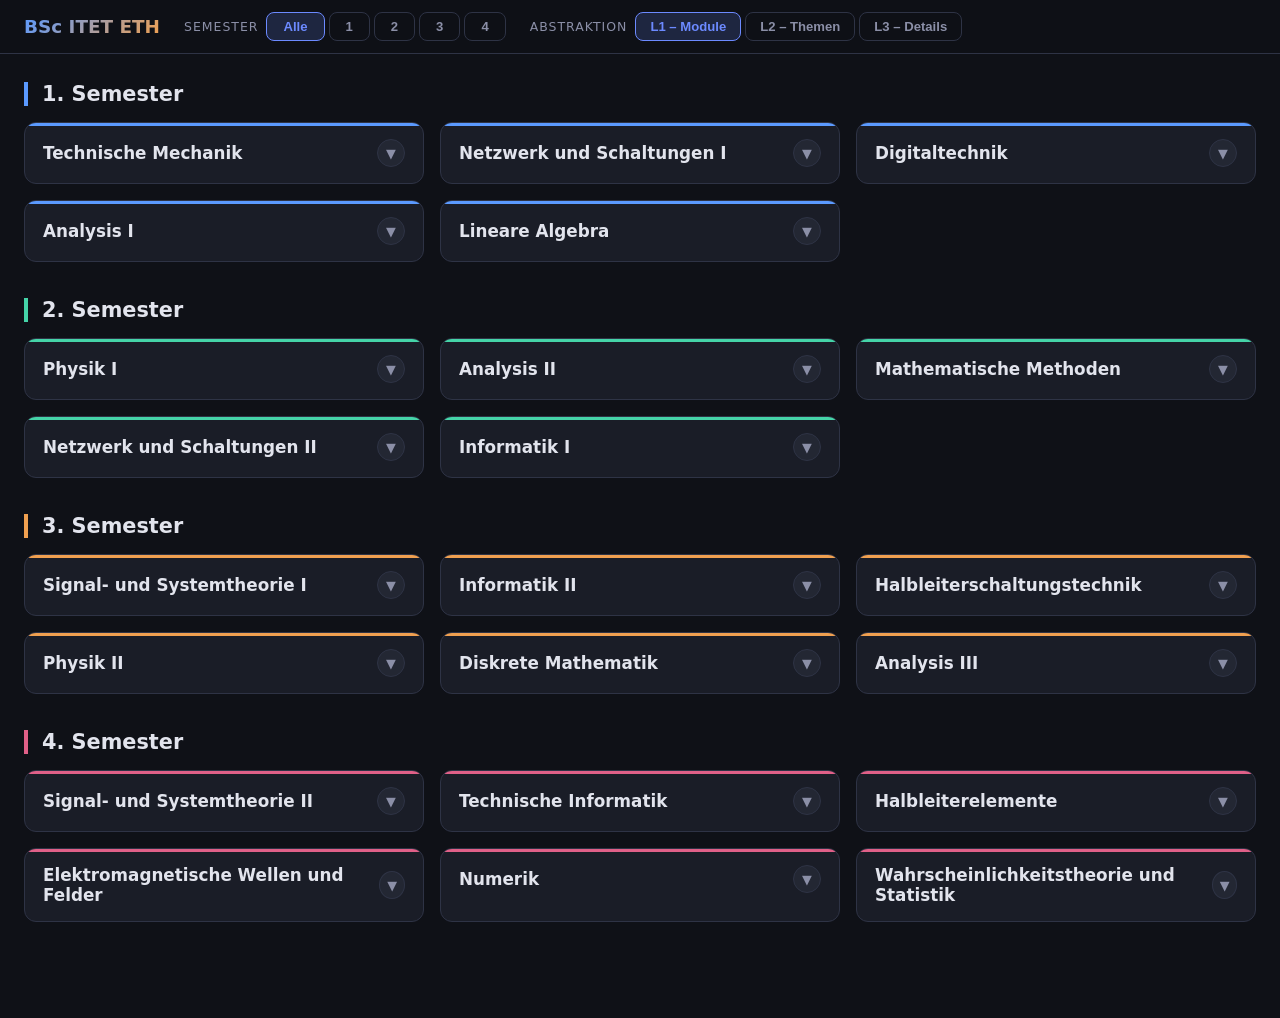
==== abstraktionslevel.html @ 99f8ef86 "Add BSc ITET curriculum and interactive UI Add two new files: a comprehensive BSc ITET ETH curriculu" ====
<!DOCTYPE html>
<html lang="de">

<head>
    <meta charset="UTF-8">
    <meta name="viewport" content="width=device-width, initial-scale=1.0">
    <title>BSc ITET ETH – Abstraktionslevel</title>
    <style>
        :root {
            --bg: #0f1117;
            --surface: #1a1d27;
            --surface2: #232733;
            --border: #2e3345;
            --text: #e2e4ed;
            --text-dim: #8b8fa7;
            --accent: #6c8aff;
            --accent-glow: rgba(108, 138, 255, .18);
            --sem1: #5b9aff;
            --sem2: #45d4a8;
            --sem3: #f0a050;
            --sem4: #e06088;
            --radius: 12px;
            --transition: .3s cubic-bezier(.4, 0, .2, 1);
        }

        * {
            margin: 0;
            padding: 0;
            box-sizing: border-box;
        }

        body {
            font-family: 'Segoe UI', system-ui, -apple-system, sans-serif;
            background: var(--bg);
            color: var(--text);
            min-height: 100vh;
            overflow-x: hidden;
        }

        /* ── NAV BAR ── */
        .navbar {
            position: sticky;
            top: 0;
            z-index: 100;
            background: rgba(15, 17, 23, .92);
            backdrop-filter: blur(16px);
            border-bottom: 1px solid var(--border);
            padding: 12px 24px;
            display: flex;
            align-items: center;
            gap: 24px;
            flex-wrap: wrap;
        }

        .navbar h1 {
            font-size: 1.15rem;
            font-weight: 700;
            white-space: nowrap;
            background: linear-gradient(135deg, var(--sem1), var(--sem3));
            -webkit-background-clip: text;
            -webkit-text-fill-color: transparent;
        }

        .nav-group {
            display: flex;
            align-items: center;
            gap: 8px;
        }

        .nav-label {
            font-size: .78rem;
            color: var(--text-dim);
            text-transform: uppercase;
            letter-spacing: .08em;
        }

        /* Semester Tabs */
        .sem-tabs {
            display: flex;
            gap: 4px;
        }

        .sem-tab {
            padding: 6px 16px;
            border-radius: 8px;
            border: 1px solid var(--border);
            background: transparent;
            color: var(--text-dim);
            cursor: pointer;
            font-size: .82rem;
            font-weight: 600;
            transition: var(--transition);
        }

        .sem-tab:hover {
            background: var(--surface2);
            color: var(--text);
        }

        .sem-tab.active {
            border-color: var(--accent);
            color: var(--accent);
            background: var(--accent-glow);
        }

        .sem-tab[data-sem="all"].active {
            border-color: var(--accent);
        }

        .sem-tab[data-sem="1"].active {
            border-color: var(--sem1);
            color: var(--sem1);
            background: rgba(91, 154, 255, .12);
        }

        .sem-tab[data-sem="2"].active {
            border-color: var(--sem2);
            color: var(--sem2);
            background: rgba(69, 212, 168, .12);
        }

        .sem-tab[data-sem="3"].active {
            border-color: var(--sem3);
            color: var(--sem3);
            background: rgba(240, 160, 80, .12);
        }

        .sem-tab[data-sem="4"].active {
            border-color: var(--sem4);
            color: var(--sem4);
            background: rgba(224, 96, 136, .12);
        }

        /* Abstraction Level Buttons */
        .level-btns {
            display: flex;
            gap: 4px;
        }

        .level-btn {
            padding: 6px 14px;
            border-radius: 8px;
            border: 1px solid var(--border);
            background: transparent;
            color: var(--text-dim);
            cursor: pointer;
            font-size: .82rem;
            font-weight: 600;
            transition: var(--transition);
        }

        .level-btn:hover {
            background: var(--surface2);
            color: var(--text);
        }

        .level-btn.active {
            border-color: var(--accent);
            color: var(--accent);
            background: var(--accent-glow);
        }

        /* ── MAIN CONTENT ── */
        .container {
            max-width: 1400px;
            margin: 0 auto;
            padding: 28px 24px 60px;
        }

        /* Semester Section */
        .semester-section {
            margin-bottom: 36px;
        }

        .semester-section.hidden {
            display: none;
        }

        .semester-header {
            font-size: 1.3rem;
            font-weight: 700;
            margin-bottom: 16px;
            padding-left: 14px;
            border-left: 4px solid var(--sem1);
        }

        .semester-section[data-sem="2"] .semester-header {
            border-color: var(--sem2);
        }

        .semester-section[data-sem="3"] .semester-header {
            border-color: var(--sem3);
        }

        .semester-section[data-sem="4"] .semester-header {
            border-color: var(--sem4);
        }

        /* Module Grid */
        .module-grid {
            display: grid;
            grid-template-columns: repeat(auto-fill, minmax(300px, 1fr));
            gap: 16px;
        }

        /* Module Card */
        .module-card {
            background: var(--surface);
            border: 1px solid var(--border);
            border-radius: var(--radius);
            overflow: hidden;
            cursor: pointer;
            transition: var(--transition);
            position: relative;
        }

        .module-card::before {
            content: '';
            position: absolute;
            top: 0;
            left: 0;
            right: 0;
            height: 3px;
            background: var(--sem1);
            transition: var(--transition);
        }

        .semester-section[data-sem="2"] .module-card::before {
            background: var(--sem2);
        }

        .semester-section[data-sem="3"] .module-card::before {
            background: var(--sem3);
        }

        .semester-section[data-sem="4"] .module-card::before {
            background: var(--sem4);
        }

        .module-card:hover {
            border-color: #444;
            transform: translateY(-2px);
            box-shadow: 0 8px 24px rgba(0, 0, 0, .3);
        }

        .module-card.expanded {
            grid-column: 1 / -1;
            max-width: 900px;
        }

        .module-header {
            padding: 16px 18px;
            display: flex;
            align-items: center;
            justify-content: space-between;
        }

        .module-name {
            font-size: 1.05rem;
            font-weight: 700;
        }

        .module-toggle {
            width: 28px;
            height: 28px;
            border-radius: 50%;
            background: var(--surface2);
            border: 1px solid var(--border);
            color: var(--text-dim);
            display: flex;
            align-items: center;
            justify-content: center;
            font-size: .8rem;
            transition: var(--transition);
        }

        .module-card.expanded .module-toggle,
        .module-card.level-open .module-toggle {
            transform: rotate(180deg);
            color: var(--accent);
        }

        /* Level 2 */
        .level2-container {
            max-height: 0;
            overflow: hidden;
            transition: max-height .4s cubic-bezier(.4, 0, .2, 1), padding .3s;
            padding: 0 18px;
        }

        .module-card.expanded .level2-container,
        .module-card.level-open .level2-container {
            max-height: 2000px;
            padding: 0 18px 16px;
        }

        .level2-item {
            margin-bottom: 10px;
            background: var(--surface2);
            border-radius: 8px;
            border: 1px solid transparent;
            transition: var(--transition);
            overflow: hidden;
        }

        .level2-item:hover {
            border-color: var(--border);
        }

        .level2-header {
            padding: 10px 14px;
            display: flex;
            align-items: center;
            justify-content: space-between;
            cursor: pointer;
            font-weight: 600;
            font-size: .92rem;
        }

        .level2-toggle {
            font-size: .7rem;
            color: var(--text-dim);
            transition: var(--transition);
        }

        .level2-item.open .level2-toggle {
            transform: rotate(180deg);
            color: var(--accent);
        }

        /* Level 3 */
        .level3-container {
            max-height: 0;
            overflow: hidden;
            transition: max-height .35s cubic-bezier(.4, 0, .2, 1);
        }

        .level2-item.open .level3-container,
        .level2-item.level-open .level3-container {
            max-height: 1000px;
        }

        .level3-list {
            padding: 0 14px 10px 28px;
            display: flex;
            flex-wrap: wrap;
            gap: 6px;
        }

        .level3-tag {
            padding: 4px 10px;
            background: rgba(108, 138, 255, .08);
            border: 1px solid rgba(108, 138, 255, .15);
            border-radius: 6px;
            font-size: .8rem;
            color: var(--text-dim);
            transition: var(--transition);
        }

        .level3-tag:hover {
            background: rgba(108, 138, 255, .15);
            color: var(--text);
        }

        /* Level 4 (sub-sub items) */
        .level4-group {
            margin-top: 6px;
            padding-left: 8px;
        }

        .level4-label {
            font-size: .78rem;
            color: var(--accent);
            font-weight: 600;
            margin-bottom: 4px;
        }

        .level4-tags {
            display: flex;
            flex-wrap: wrap;
            gap: 5px;
        }

        .level4-tag {
            padding: 3px 8px;
            background: rgba(108, 138, 255, .05);
            border: 1px solid rgba(108, 138, 255, .1);
            border-radius: 5px;
            font-size: .75rem;
            color: var(--text-dim);
        }

        /* Breadcrumb / Zoom indicator */
        .zoom-indicator {
            position: fixed;
            bottom: 24px;
            left: 50%;
            transform: translateX(-50%);
            background: var(--surface);
            border: 1px solid var(--border);
            border-radius: 10px;
            padding: 8px 20px;
            font-size: .82rem;
            color: var(--text-dim);
            display: none;
            align-items: center;
            gap: 10px;
            box-shadow: 0 8px 32px rgba(0, 0, 0, .4);
            z-index: 50;
        }

        .zoom-indicator.visible {
            display: flex;
        }

        .zoom-indicator button {
            background: var(--accent);
            color: #fff;
            border: none;
            padding: 4px 12px;
            border-radius: 6px;
            cursor: pointer;
            font-size: .8rem;
            font-weight: 600;
        }

        /* Responsive */
        @media (max-width: 768px) {
            .navbar {
                padding: 10px 12px;
                gap: 12px;
            }

            .container {
                padding: 16px 12px 40px;
            }

            .module-grid {
                grid-template-columns: 1fr;
            }

            .module-card.expanded {
                grid-column: 1;
            }
        }
    </style>
</head>

<body>

    <nav class="navbar">
        <h1>BSc ITET ETH</h1>

        <div class="nav-group">
            <span class="nav-label">Semester</span>
            <div class="sem-tabs">
                <button class="sem-tab active" data-sem="all">Alle</button>
                <button class="sem-tab" data-sem="1">1</button>
                <button class="sem-tab" data-sem="2">2</button>
                <button class="sem-tab" data-sem="3">3</button>
                <button class="sem-tab" data-sem="4">4</button>
            </div>
        </div>

        <div class="nav-group">
            <span class="nav-label">Abstraktion</span>
            <div class="level-btns">
                <button class="level-btn active" data-level="1" title="Nur Module">L1 – Module</button>
                <button class="level-btn" data-level="2" title="Module + Themenblöcke">L2 – Themen</button>
                <button class="level-btn" data-level="3" title="Alles aufgeklappt">L3 – Details</button>
            </div>
        </div>
    </nav>

    <div class="container" id="content"></div>

    <div class="zoom-indicator" id="zoomIndicator">
        <span id="zoomPath"></span>
        <button onclick="zoomOut()">← Zurück</button>
    </div>

    <script>
        // ═══════════════════════════════════════════════════════════
        // DATA – 1:1 from BSc ITET ETH.md (Semester 1-4)
        // ═══════════════════════════════════════════════════════════
        const data = [
            {
                semester: 1,
                label: "1. Semester",
                modules: [
                    {
                        name: "Technische Mechanik",
                        topics: [
                            { name: "Kinematik", items: ["Kraft", "Moment", "Geschwindigkeit/Bewegung"] },
                            { name: "Statik", items: ["Gleichgewicht", "Äquivalenz und Reduktion von Kräftegruppen", "Reibung"] },
                            { name: "Dynamik", items: ["Newtonsches Bewegungsgesetz (2. Newton)", "Impulssatz", "Drallsatz"] }
                        ]
                    },
                    {
                        name: "Netzwerk und Schaltungen I",
                        topics: [
                            { name: "Physikalische Grundlagen", items: ["Stromursprung", "Spannungsursprung", "Elektrostatisches Feld", "Leitungsmechanismen"] },
                            { name: "Bauelemente & Analyse", items: ["Grundbauelemente", "Mathematische Modelle", "Schaltungsentwurf", "Netzwerk-Analyse"] },
                            { name: "Gleichstromnetzwerke", items: ["Stromverteilung", "Spannungsverteilung", "Stationäres Strömungsfeld", "Berechnungsmethoden"] },
                            { name: "Elektromagnetische Felder", items: ["Induktion", "Zeitvariante Felder", "Technische Anwendungen"] }
                        ]
                    },
                    {
                        name: "Digitaltechnik",
                        topics: [
                            { name: "Grundlagen & Bausteine", items: ["Analog vs. Digital", "CMOS-Technik", "Zahlensysteme", "Speicherbausteine"] },
                            { name: "Schaltungsdesign", items: ["Logikgatter", "Boolesche Algebra", "Kombinatorik", "Sequenzielle Logik"] },
                            { name: "Systementwurf", items: ["Endliche Automaten (FSM)", "Zustandsspeicher", "Mikroprozessor-Basics", "Synthese-Methoden"] }
                        ]
                    },
                    {
                        name: "Analysis I",
                        topics: [
                            { name: "Zahlenbereiche", items: ["Reelle Zahlen", "Komplexe Zahlen"] },
                            { name: "Analysis-Grundlagen", items: ["Folgen & Grenzwerte", "Reihen & Potenzreihen", "Stetige Abbildungen"] },
                            { name: "Differential- & Integralrechnung", items: ["Variable Funktionen", "Ableitungsregeln", "Integrationsmethoden"] },
                            { name: "Differentialgleichungen", items: ["Einführung", "Gewöhnliche DGLs"] }
                        ]
                    },
                    {
                        name: "Lineare Algebra",
                        topics: [
                            { name: "Lineare Gleichungssysteme", items: ["Gauss-Algorithmus", "Matrizen-Operationen"] },
                            { name: "Matrizenzerlegungen", items: ["LU-Zerlegung", "QR-Zerlegung", "Singulärwertzerlegung (SVD)"] },
                            { name: "Vektorräume", items: ["Basiswahl & -wechsel", "Lineare Abbildungen", "Koordinatentransformation"] },
                            { name: "Norm & Skalarprodukt", items: ["Gram-Schmidt-Verfahren", "Projektoren"] },
                            { name: "Eigenwertprobleme", items: ["Eigenwerte & Eigenvektoren", "Determinanten", "Symmetrische Matrizen"] },
                            { name: "Anwendungen", items: ["Ausgleichsrechnung", "Numerische Aspekte", "Python (NumPy/SciPy)"] }
                        ]
                    }
                ]
            },
            {
                semester: 2,
                label: "2. Semester",
                modules: [
                    {
                        name: "Physik I",
                        topics: [
                            {
                                name: "Schwingungen & Wellen",
                                items: [],
                                subtopics: [
                                    { name: "Schwingungstypen", items: ["Harmonisch", "Gedämpft", "Erzwungen"] },
                                    { name: "Wellenpropagation", items: ["Energie & Intensität", "Beugung & Reflektion"] },
                                    { name: "Welleneffekte", items: ["Dopplereffekt", "Interferenz & Überlagerung", "Resonanz", "Stehende Wellen"] }
                                ]
                            },
                            {
                                name: "Thermodynamik",
                                items: [],
                                subtopics: [
                                    { name: "Gaseigenschaften", items: ["Kinetische Gastheorie", "Ideales Gas"] },
                                    { name: "Hauptsätze", items: ["Energieerhaltung", "Kreisprozesse", "Entropie"] },
                                    { name: "Wärmetransport", items: ["Übertragung", "Strahlung"] }
                                ]
                            }
                        ]
                    },
                    {
                        name: "Analysis II",
                        topics: [
                            { name: "Mehrdimensionale Differentialrechnung", items: ["Partielle Ableitungen", "Ableitungsregeln", "Implizite Funktionen", "Extremwertaufgaben"] },
                            { name: "Mehrdimensionale Integralrechnung", items: ["Mehrfachintegrale", "Integrationsmethoden", "Integration über Untermannigfaltigkeiten"] },
                            { name: "Vektoranalysis", items: ["Vektorfelder", "Satz von Gauss", "Satz von Stokes"] }
                        ]
                    },
                    {
                        name: "Mathematische Methoden",
                        topics: [
                            { name: "Komplexe Analysis", items: ["Komplexe Funktionen", "Ableitungsregeln", "Cauchy-Riemann-Gleichungen"] },
                            { name: "Integration", items: ["Komplexes Integral", "Residuensatz", "Anwendungen"] },
                            { name: "Reihenentwicklungen", items: ["Taylor-Reihen", "Laurent-Reihen"] },
                            { name: "Transformationen", items: ["Fourier-Reihen", "Fourier-Transformation", "Laplace-Transformation"] }
                        ]
                    },
                    {
                        name: "Netzwerk und Schaltungen II",
                        topics: [
                            { name: "Wechselstromrechnung", items: ["Komplexe Methoden", "Maschenstromverfahren", "Knotenpotentialverfahren", "Netzwerksätze"] },
                            { name: "Systemverhalten", items: ["Zeitbereich", "Frequenzbereich", "Übergangsverhalten", "Übertragungsfunktion", "Zweitore"] },
                            { name: "Signalanalyse", items: ["Nicht-sinusförmige Signale", "Fourierzerlegung", "Fouriertransformation", "Laplacetransformation"] },
                            { name: "Operationsverstärker", items: ["Grundschaltungen", "Gegentaktverstärker", "Differenzverstärker", "Dimensionierung"] }
                        ]
                    },
                    {
                        name: "Informatik I",
                        topics: [
                            { name: "Grundlagen", items: ["Fundamentale Datentypen", "Ausdrücke & Anweisungen", "Computerarithmetik"] },
                            { name: "Programmierkonzepte", items: ["Kontrollstrukturen", "Funktionen", "Klassen (OOP)", "Referenzen & Zeiger"] },
                            { name: "Datenstrukturen", items: ["Containertypen", "Dynamische Datentypen", "Speichermanagement"] }
                        ]
                    }
                ]
            },
            {
                semester: 3,
                label: "3. Semester",
                modules: [
                    {
                        name: "Signal- und Systemtheorie I",
                        topics: [
                            { name: "Grundlagen", items: ["Signalklassifikation", "Systemklassifikation", "Zeit- & Frequenzbereich", "Signal- & Hilberträume"] },
                            { name: "Systemtheorie", items: ["Lineare zeitinvariante Systeme (LTI)", "Verallgemeinerte Funktionen"] },
                            { name: "Abtastung", items: ["Zeitkontinuierliche Signale", "Abtasttheorem"] },
                            { name: "Zeitdiskrete Systeme", items: ["Systemverhalten", "z-Transformation"] },
                            { name: "Fouriertransformation", items: ["Diskrete Fourier-Transformation (DFT)", "Schnelle Fourier-Transformation (FFT)"] }
                        ]
                    },
                    {
                        name: "Informatik II",
                        topics: [
                            {
                                name: "Algorithmen & Komplexität",
                                items: ["Asymptotische Laufzeit (O-Notation)"],
                                subtopics: [
                                    { name: "Basis-Algorithmen", items: ["Suchen", "Sortieren"] },
                                    { name: "Graphenalgorithmen", items: ["Kürzeste Wege", "Spannbäume"] }
                                ]
                            },
                            {
                                name: "Datenstrukturen",
                                items: ["Hashtabellen"],
                                subtopics: [
                                    { name: "Baumstrukturen", items: ["Suchbäume", "Balancierte Bäume", "Heaps"] }
                                ]
                            },
                            { name: "Entwurfsstrategien", items: ["Induktion", "Divide & Conquer", "Backtracking", "Dynamische Programmierung"] },
                            {
                                name: "Generische Programmierung",
                                items: ["C++ Templates"],
                                subtopics: [
                                    { name: "Funktionale Konzepte", items: ["Funktionen höherer Ordnung", "Lambdas", "Closures"] }
                                ]
                            },
                            {
                                name: "Parallelisierung",
                                items: [],
                                subtopics: [
                                    { name: "Grundlagen", items: ["Nebenläufigkeit", "Abhängigkeiten"] },
                                    { name: "Speichermodelle", items: ["Geteilter Speicher"] },
                                    { name: "Synchronisation", items: ["Race Conditions", "Mutex", "Kommunikation"] }
                                ]
                            }
                        ]
                    },
                    {
                        name: "Halbleiterschaltungstechnik",
                        topics: [
                            { name: "Transistor-Grundlagen", items: ["Bauteile (Bipolar/MOSFET)", "Signalverhalten", "Arbeitspunkt", "Eintransistorverstärker"] },
                            { name: "Frequenzanalyse", items: ["Verstärker-Frequenzgang", "Bandbreitenerweiterung"] },
                            {
                                name: "Spezielle Verstärker",
                                items: ["Differenzverstärker", "Transimpedanzverstärker"],
                                subtopics: [
                                    { name: "Instrumentierungsverstärker", items: ["Störunterdrückung", "Chopper-Technik"] }
                                ]
                            },
                            { name: "Aktive Filter", items: ["Grundstrukturen", "Biquadratische Stufen", "Höhere Ordnung", "Switched-Cap-Filter"] }
                        ]
                    },
                    {
                        name: "Physik II",
                        topics: [
                            { name: "Quantenmechanik Grundlagen", items: ["Wellenmechanik", "Postulate & Formalismus"] },
                            { name: "Modellsysteme", items: ["Potentialtopf", "Harmonischer Oszillator", "Wasserstoffatom"] },
                            { name: "Mehrteilchensysteme", items: ["Identische Teilchen", "Pauli-Prinzip", "Quantenstatistik"] },
                            { name: "Festkörperphysik", items: ["Kristallsysteme", "Bandstrukturen"] },
                            { name: "Konzepte & Anwendungen", items: ["Näherungsmethoden", "Verschränkung & Superposition", "Engineering-Anwendungen"] }
                        ]
                    },
                    {
                        name: "Diskrete Mathematik",
                        topics: [
                            { name: "Mengenlehre", items: ["Grundlagen", "Axiome"] },
                            { name: "Kombinatorik", items: ["Zählformen", "Zählprinzipien", "Spezielle Zählprobleme"] },
                            {
                                name: "Graphentheorie",
                                items: [],
                                subtopics: [
                                    { name: "Graphenarten", items: ["Netzwerke", "Bäume"] },
                                    { name: "Graphenprobleme", items: ["Einfärbung", "Flüsse & Schnitte", "Matchings"] }
                                ]
                            },
                            {
                                name: "Algebra",
                                items: [],
                                subtopics: [
                                    { name: "Zahlentheorie", items: ["Teilbarkeit", "Kongruenz"] },
                                    { name: "Strukturen", items: ["Gruppen", "Körper & Ringe"] },
                                    { name: "Anwendungen", items: ["Kryptographie", "Fehlerkorrektur"] }
                                ]
                            }
                        ]
                    },
                    {
                        name: "Analysis III",
                        topics: [
                            { name: "PDE Einführung", items: ["Klassifikation", "Typen"] },
                            { name: "Quasilineare DGLs", items: ["Charakteristikenmethode", "Erhaltungssätze"] },
                            { name: "Hyperbolische DGLs", items: ["Wellengleichung", "d'Alembert-Formel", "Separationsansatz"] },
                            { name: "Parabolische DGLs", items: ["Wärmeleitungsgleichung", "Maximumsprinzip", "Separationsansatz"] },
                            { name: "Elliptische DGLs", items: ["Laplace-Gleichung", "Maximumsprinzip", "Variationsmethoden"] }
                        ]
                    }
                ]
            },
            {
                semester: 4,
                label: "4. Semester",
                modules: [
                    {
                        name: "Signal- und Systemtheorie II",
                        topics: [
                            { name: "Systemmodellierung", items: ["Dynamische Systeme", "LTI-Systeme", "Zustandsgleichungen"] },
                            { name: "Zustandsraumanalyse", items: ["Lösungsmethoden", "Stabilität", "Steuerbarkeit", "Beobachtbarkeit"] },
                            { name: "Frequenzbereichsanalyse", items: ["Frequenzgang", "Bode-Diagramm", "Nyquist-Diagramm"] },
                            { name: "Zeitdiskrete Systeme", items: ["Abtastung", "Systemmodelle"] },
                            { name: "Erweiterte Themen", items: ["Nichtlineare Systeme", "Chaos", "Diskrete Ereignisse", "Hybride Systeme"] }
                        ]
                    },
                    {
                        name: "Technische Informatik",
                        topics: [
                            {
                                name: "Hardware-Architektur",
                                items: [],
                                subtopics: [
                                    { name: "Mikroprozessoren", items: ["Control Paths", "Data Paths"] },
                                    { name: "Optimierungen", items: ["Pipelining", "Speculation", "Caching"] }
                                ]
                            },
                            {
                                name: "Software-Systeme",
                                items: ["Low-Level Programmierung"],
                                subtopics: [
                                    {
                                        name: "Betriebssystem-Konzepte",
                                        items: ["Prozess-Management", "Scheduling"],
                                        subtopics: [
                                            { name: "Speicherverwaltung", items: ["Physisch", "Virtuell"] }
                                        ]
                                    }
                                ]
                            }
                        ]
                    },
                    {
                        name: "Halbleiterelemente",
                        topics: [
                            { name: "Einführung", items: ["Historie der Mikroelektronik"] },
                            {
                                name: "Halbleiterphysik",
                                items: ["Festkörper-Kristallstruktur", "Halbleitereigenschaften (Si)", "Quantenmechanik & Bändermodell", "Leitfähigkeit & Dispersion", "Gleichgewichtsstatistik", "Transportgleichungen", "Generation & Rekombination"]
                            },
                            {
                                name: "Bauelemente",
                                items: [],
                                subtopics: [
                                    { name: "pn-Übergang", items: ["Physik & Elektrik"] },
                                    { name: "pn-Diode", items: ["Kennlinien", "Kleinsignalverhalten", "Durchbruchmechanismen"] },
                                    { name: "MOS-Bauelemente", items: ["Bänderdiagramm", "MOSFET-Betrieb", "CV- & IV-Charakteristiken", "Frequenzverhalten"] },
                                    { name: "Bipolartransistoren", items: ["Funktionsprinzip", "Betriebsmodi", "Modellierung & Simulation"] }
                                ]
                            }
                        ]
                    },
                    {
                        name: "Elektromagnetische Wellen und Felder",
                        topics: [
                            { name: "Grundlagen", items: ["Maxwell'sche Gleichungen", "Wellengleichung"] },
                            { name: "Wellenausbreitung", items: ["Felder im freien Raum", "Brechung & Reflexion"] },
                            { name: "Strahlung", items: ["Dipolstrahlung", "Feldwinkelspektrum"] }
                        ]
                    },
                    {
                        name: "Numerik",
                        topics: [
                            { name: "Grundlagen", items: ["Scientific Python", "Fehleranalyse"] },
                            { name: "Analysis-Methoden", items: ["Nullstellensuche", "Newton-Verfahren", "Quadratur"] },
                            { name: "Differentialgleichungen", items: ["Anfangswertaufgaben", "Einschrittverfahren", "Schrittweitensteuerung", "Stabilitätsanalyse"] }
                        ]
                    },
                    {
                        name: "Wahrscheinlichkeitstheorie und Statistik",
                        topics: [
                            { name: "Wahrscheinlichkeitsräume", items: ["Kolmogorov-Axiome", "Diskrete Modelle", "Verteilungsfunktionen"] },
                            { name: "Bedingte Wahrscheinlichkeiten", items: ["Bayes'sche Regel", "Nachrichtenquellen", "Bedingte Verteilungen"] },
                            { name: "Zufallsvariablen", items: ["Erwartungswert & Varianz", "Gesetz der grossen Zahlen", "Zentraler Grenzwertsatz"] },
                            { name: "Statistik", items: ["Parameterschätzung", "Hypothesentests"] }
                        ]
                    }
                ]
            }
        ];

        // ═══════════════════════════════
        // STATE
        // ═══════════════════════════════
        let currentSem = 'all';
        let currentLevel = 1;
        let zoomedModule = null;

        // ═══════════════════════════════
        // RENDER
        // ═══════════════════════════════
        function renderSubtopics(subtopics) {
            if (!subtopics || subtopics.length === 0) return '';
            return subtopics.map(st => {
                // Recursively handle deeper subtopics
                let deeperHtml = '';
                if (st.subtopics && st.subtopics.length > 0) {
                    deeperHtml = `<div class="level4-group" style="margin-top:6px;">
        ${st.subtopics.map(dst => `
          <div class="level4-group">
            <div class="level4-label">${dst.name}</div>
            <div class="level4-tags">${dst.items.map(i => `<span class="level4-tag">${i}</span>`).join('')}</div>
          </div>
        `).join('')}
      </div>`;
                }
                return `<div class="level4-group">
      <div class="level4-label">${st.name}</div>
      <div class="level4-tags">${st.items.map(i => `<span class="level4-tag">${i}</span>`).join('')}</div>
      ${deeperHtml}
    </div>`;
            }).join('');
        }

        function renderTopic(topic) {
            const hasItems = (topic.items && topic.items.length > 0) || (topic.subtopics && topic.subtopics.length > 0);
            const levelOpenClass = currentLevel >= 3 ? ' level-open' : '';
            return `
    <div class="level2-item${levelOpenClass}" onclick="toggleLevel2(event, this)">
      <div class="level2-header">
        <span>${topic.name}</span>
        ${hasItems ? '<span class="level2-toggle">▼</span>' : ''}
      </div>
      ${hasItems ? `
        <div class="level3-container">
          <div class="level3-list">
            ${(topic.items || []).map(item => `<span class="level3-tag">${item}</span>`).join('')}
            ${renderSubtopics(topic.subtopics)}
          </div>
        </div>
      ` : ''}
    </div>
  `;
        }

        function renderModule(mod, semNum) {
            const levelOpenClass = currentLevel >= 2 ? ' level-open' : '';
            return `
    <div class="module-card${levelOpenClass}" onclick="toggleModule(event, this)">
      <div class="module-header">
        <span class="module-name">${mod.name}</span>
        <span class="module-toggle">▼</span>
      </div>
      <div class="level2-container">
        ${mod.topics.map(t => renderTopic(t)).join('')}
      </div>
    </div>
  `;
        }

        function render() {
            const container = document.getElementById('content');
            container.innerHTML = data.map(sem => {
                const hidden = currentSem !== 'all' && String(sem.semester) !== currentSem;
                return `
      <div class="semester-section${hidden ? ' hidden' : ''}" data-sem="${sem.semester}">
        <h2 class="semester-header">${sem.label}</h2>
        <div class="module-grid">
          ${sem.modules.map(m => renderModule(m, sem.semester)).join('')}
        </div>
      </div>
    `;
            }).join('');
        }

        // ═══════════════════════════════
        // INTERACTIONS
        // ═══════════════════════════════
        function toggleModule(e, el) {
            if (e.target.closest('.level2-item')) return; // don't toggle when clicking inner
            el.classList.toggle('expanded');
        }

        function toggleLevel2(e, el) {
            e.stopPropagation();
            el.classList.toggle('open');
        }

        function zoomOut() {
            zoomedModule = null;
            document.getElementById('zoomIndicator').classList.remove('visible');
            render();
        }

        // Semester tabs
        document.querySelectorAll('.sem-tab').forEach(btn => {
            btn.addEventListener('click', () => {
                document.querySelectorAll('.sem-tab').forEach(b => b.classList.remove('active'));
                btn.classList.add('active');
                currentSem = btn.dataset.sem;
                render();
            });
        });

        // Abstraction level buttons
        document.querySelectorAll('.level-btn').forEach(btn => {
            btn.addEventListener('click', () => {
                document.querySelectorAll('.level-btn').forEach(b => b.classList.remove('active'));
                btn.classList.add('active');
                currentLevel = parseInt(btn.dataset.level);
                render();
            });
        });

        // Initial render
        render();
    </script>
</body>

</html>
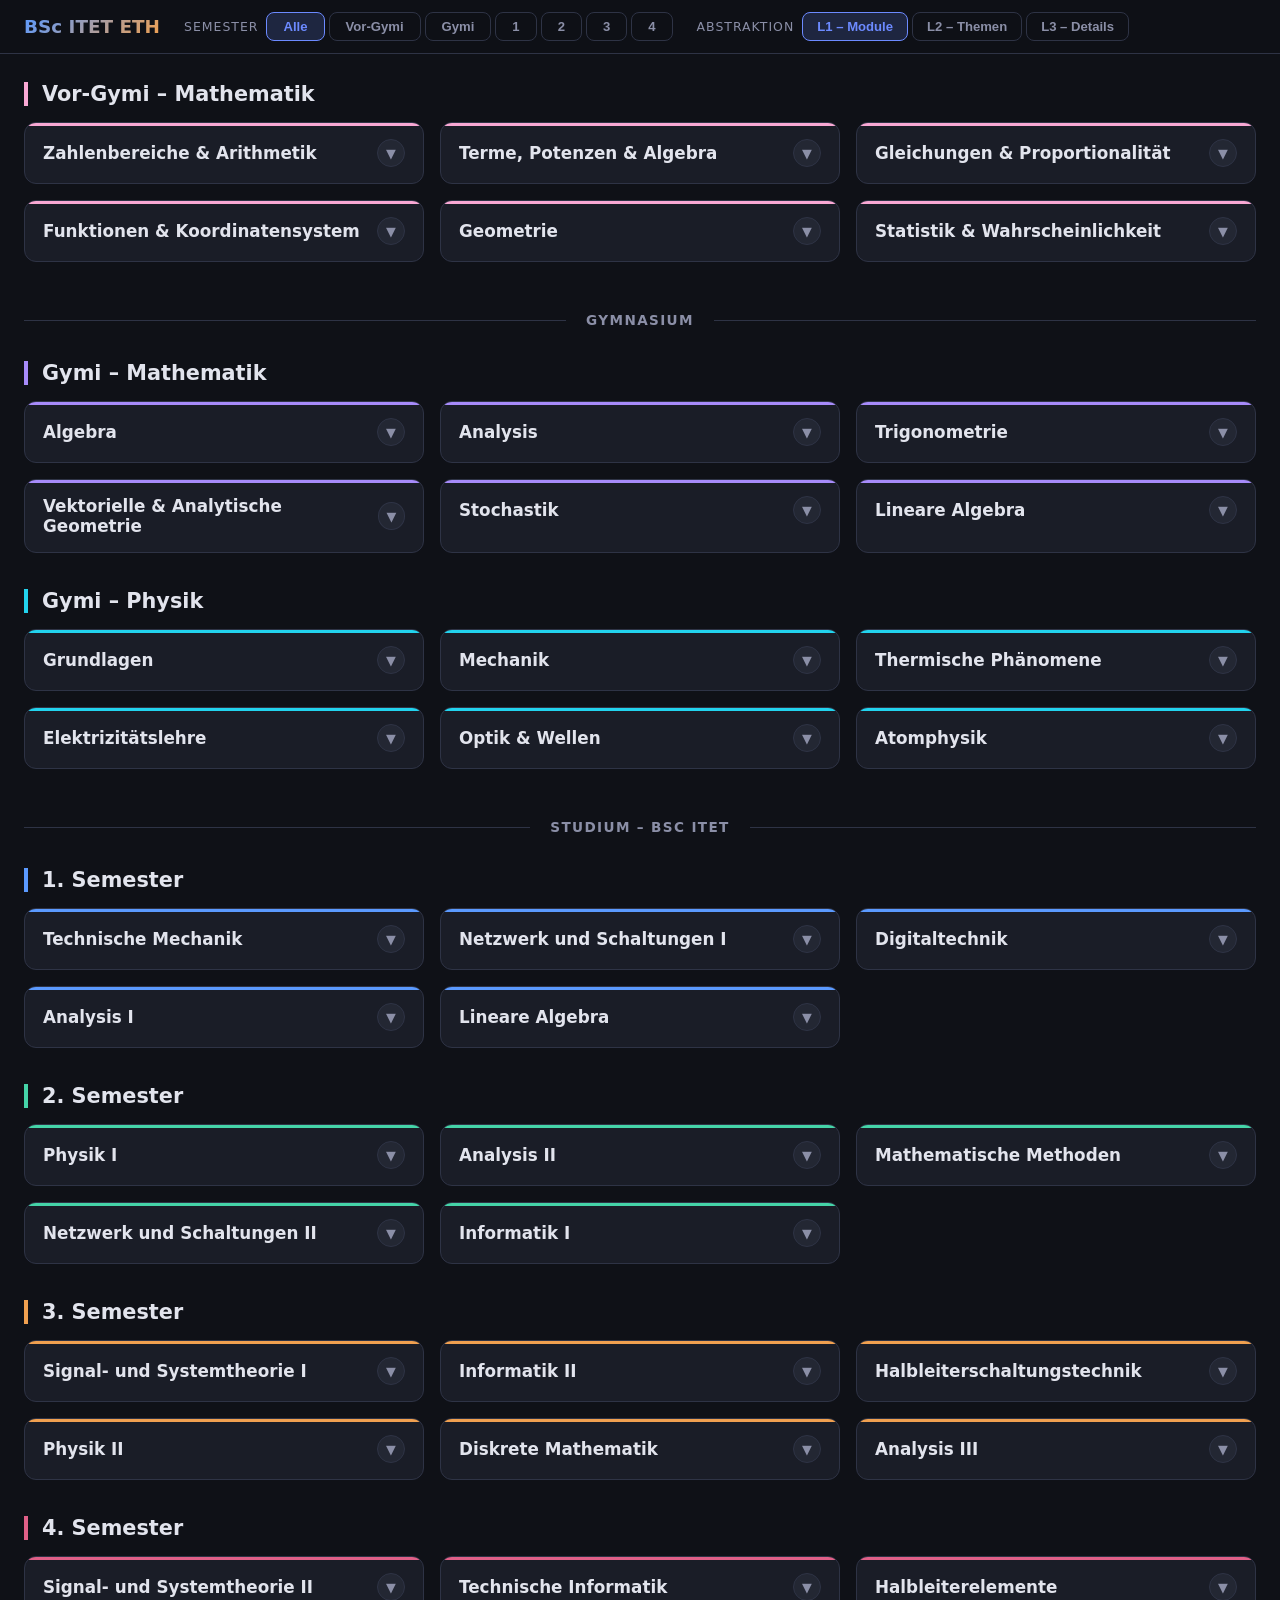
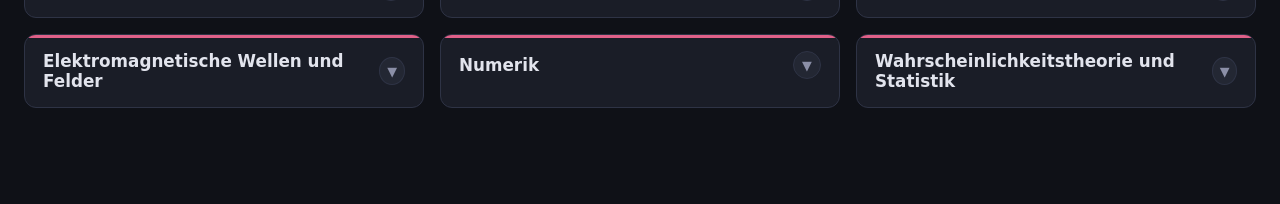
==== commit 44b9f75d: "Add Vor-Gymi & Gymi sections, data and styles Introduce Vor-Gymi and Gymi curriculum sections and st" ====
--- a/abstraktionslevel.html
+++ b/abstraktionslevel.html
@@ -19,6 +19,10 @@
             --sem2: #45d4a8;
             --sem3: #f0a050;
             --sem4: #e06088;
+            --vw-math: #a78bfa;
+            --vw-phys: #22d3ee;
+            --vor-gymi: #f9a8d4;
+            --gymi: #86efac;
             --radius: 12px;
             --transition: .3s cubic-bezier(.4, 0, .2, 1);
         }
@@ -131,6 +135,18 @@
             background: rgba(224, 96, 136, .12);
         }
 
+        .sem-tab[data-sem="vor-gymi"].active {
+            border-color: var(--vor-gymi);
+            color: var(--vor-gymi);
+            background: rgba(249, 168, 212, .12);
+        }
+
+        .sem-tab[data-sem="gymi"].active {
+            border-color: var(--gymi);
+            color: var(--gymi);
+            background: rgba(134, 239, 172, .12);
+        }
+
         /* Abstraction Level Buttons */
         .level-btns {
             display: flex;
@@ -196,6 +212,50 @@
             border-color: var(--sem4);
         }
 
+        .semester-section[data-sem="vg-math"] .semester-header {
+            border-color: var(--vor-gymi);
+        }
+
+        .semester-section[data-sem="gy-math"] .semester-header {
+            border-color: var(--vw-math);
+        }
+
+        .semester-section[data-sem="gy-phys"] .semester-header {
+            border-color: var(--vw-phys);
+        }
+
+        /* Section Divider */
+        .section-divider {
+            text-align: center;
+            margin: 48px 0 32px;
+            position: relative;
+        }
+
+        .section-divider::before {
+            content: '';
+            position: absolute;
+            left: 0;
+            right: 0;
+            top: 50%;
+            height: 1px;
+            background: var(--border);
+        }
+
+        .section-divider span {
+            position: relative;
+            background: var(--bg);
+            padding: 0 20px;
+            font-size: .85rem;
+            color: var(--text-dim);
+            text-transform: uppercase;
+            letter-spacing: .1em;
+            font-weight: 700;
+        }
+
+        .section-divider.hidden {
+            display: none;
+        }
+
         /* Module Grid */
         .module-grid {
             display: grid;
@@ -235,6 +295,18 @@
 
         .semester-section[data-sem="4"] .module-card::before {
             background: var(--sem4);
+        }
+
+        .semester-section[data-sem="vg-math"] .module-card::before {
+            background: var(--vor-gymi);
+        }
+
+        .semester-section[data-sem="gy-math"] .module-card::before {
+            background: var(--vw-math);
+        }
+
+        .semester-section[data-sem="gy-phys"] .module-card::before {
+            background: var(--vw-phys);
         }
 
         .module-card:hover {
@@ -455,6 +527,8 @@
             <span class="nav-label">Semester</span>
             <div class="sem-tabs">
                 <button class="sem-tab active" data-sem="all">Alle</button>
+                <button class="sem-tab" data-sem="vor-gymi">Vor-Gymi</button>
+                <button class="sem-tab" data-sem="gymi">Gymi</button>
                 <button class="sem-tab" data-sem="1">1</button>
                 <button class="sem-tab" data-sem="2">2</button>
                 <button class="sem-tab" data-sem="3">3</button>
@@ -793,6 +867,459 @@
                             { name: "Bedingte Wahrscheinlichkeiten", items: ["Bayes'sche Regel", "Nachrichtenquellen", "Bedingte Verteilungen"] },
                             { name: "Zufallsvariablen", items: ["Erwartungswert & Varianz", "Gesetz der grossen Zahlen", "Zentraler Grenzwertsatz"] },
                             { name: "Statistik", items: ["Parameterschätzung", "Hypothesentests"] }
+                        ]
+                    }
+                ]
+            }
+        ];
+
+        // ═══════════════════════════════════════════════════════════
+        // VORWISSEN DATA – from Vorwissen-Mathematik.md & Vorwissen-Physik.md
+        // ═══════════════════════════════════════════════════════════
+        // ═══════════════════════════════════════════════════════════
+        // VOR-GYMI DATA
+        // ═══════════════════════════════════════════════════════════
+        const vorGymiData = [
+            {
+                subject: "vg-math",
+                label: "Vor-Gymi – Mathematik",
+                modules: [
+                    {
+                        name: "Zahlenbereiche & Arithmetik",
+                        topics: [
+                            {
+                                name: "Natürliche Zahlen ℕ", items: [], subtopics: [
+                                    { name: "Stellenwertsystem", items: ["Tausender", "Hunderter", "Zehner", "Einer"] },
+                                    { name: "Operationen", items: ["Addition", "Subtraktion", "Multiplikation", "Division"] }
+                                ]
+                            },
+                            {
+                                name: "Ganze Zahlen ℤ", items: [], subtopics: [
+                                    { name: "Zahlenstrahl", items: ["Positive Zahlen", "Negative Zahlen"] },
+                                    { name: "Rechenregeln", items: ["Vorzeichenregeln", "Betrag"] }
+                                ]
+                            },
+                            {
+                                name: "Rationale Zahlen ℚ", items: [], subtopics: [
+                                    { name: "Bruchrechnung", items: ["Erweitern & Kürzen", "Hauptnenner", "Kehrwert", "ggT & kgV", "Addition & Subtraktion", "Multiplikation & Division"] },
+                                    { name: "Dezimalzahlen", items: ["Periodische Zahlen", "Umwandlung Bruch ↔ Dezimal", "Stellenwerte (Zehntel, Hundertstel)"] }
+                                ]
+                            },
+                            {
+                                name: "Reelle Zahlen ℝ", items: [], subtopics: [
+                                    { name: "Irrationale Zahlen", items: ["√2", "Kreiszahl π"] },
+                                    { name: "Wurzeln", items: ["Quadratwurzel", "Wurzelgesetze", "Rationalmachen des Nenners"] }
+                                ]
+                            },
+                            {
+                                name: "Prozentrechnung", items: [], subtopics: [
+                                    { name: "Grundaufgaben", items: ["Prozentwert", "Prozentsatz", "Grundwert"] },
+                                    { name: "Veränderung", items: ["Prozentuale Erhöhung", "Prozentuale Reduktion", "Zinsrechnung"] }
+                                ]
+                            }
+                        ]
+                    },
+                    {
+                        name: "Terme, Potenzen & Algebra",
+                        topics: [
+                            {
+                                name: "Terme & Umformungen", items: [], subtopics: [
+                                    { name: "Grundoperationen", items: ["Zusammenfassen", "Ausmultiplizieren (Distributivgesetz)", "Ausklammern"] },
+                                    { name: "Binomische Formeln", items: ["(a+b)² = a²+2ab+b²", "(a−b)² = a²−2ab+b²", "(a+b)(a−b) = a²−b²", "Rückwärts erkennen"] }
+                                ]
+                            },
+                            {
+                                name: "Potenzen & Wurzeln", items: [], subtopics: [
+                                    { name: "Potenzgesetze", items: ["aⁿ·aᵐ = aⁿ⁺ᵐ", "aⁿ÷aᵐ = aⁿ⁻ᵐ", "(aⁿ)ᵐ = aⁿᵐ", "(a·b)ⁿ = aⁿ·bⁿ"] },
+                                    { name: "Besondere Exponenten", items: ["a⁰ = 1", "a⁻ⁿ = 1/aⁿ", "a^(1/n) = ⁿ√a", "a^(m/n) = ⁿ√(aᵐ)"] }
+                                ]
+                            }
+                        ]
+                    },
+                    {
+                        name: "Gleichungen & Proportionalität",
+                        topics: [
+                            { name: "Lineare Gleichungen", items: ["Äquivalenzumformungen", "Gleichungen mit Klammern", "Gleichungen mit Brüchen"] },
+                            {
+                                name: "Lineare Gleichungssysteme", items: [], subtopics: [
+                                    { name: "Lösungsverfahren", items: ["Einsetzungsverfahren", "Gleichsetzungsverfahren", "Additionsverfahren"] }
+                                ]
+                            },
+                            {
+                                name: "Quadratische Gleichungen", items: [], subtopics: [
+                                    { name: "Lösungsmethoden", items: ["Reinquadratisch (x²=a)", "Ausklammern", "Faktorisieren", "abc-/pq-Formel (Einführung)"] }
+                                ]
+                            },
+                            {
+                                name: "Proportionalität & Dreisatz", items: [], subtopics: [
+                                    { name: "Typen", items: ["Direkte Proportionalität (y=kx)", "Indirekte Proportionalität (y=k/x)"] },
+                                    { name: "Dreisatz", items: ["Direkter Dreisatz", "Indirekter Dreisatz"] }
+                                ]
+                            }
+                        ]
+                    },
+                    {
+                        name: "Funktionen & Koordinatensystem",
+                        topics: [
+                            { name: "Koordinatensystem", items: ["x-/y-Achse", "Quadranten", "Punkte eintragen/ablesen", "Abstand zweier Punkte", "Mittelpunkt"] },
+                            { name: "Funktionsbegriff", items: ["Zuordnung", "Definitionsbereich", "Funktionswerte berechnen", "Graphen zeichnen (Wertetabelle)"] },
+                            {
+                                name: "Lineare Funktionen", items: [], subtopics: [
+                                    { name: "Konzepte", items: ["Steigung m", "y-Achsenabschnitt b", "Nullstelle", "Geradengleichung aus 2 Punkten", "Schnittpunkte"] }
+                                ]
+                            },
+                            {
+                                name: "Quadratische Funktionen", items: [], subtopics: [
+                                    { name: "Konzepte", items: ["Normalparabel", "Scheitelpunktform", "Öffnung (a>0 / a<0)", "Verschiebung & Streckung"] }
+                                ]
+                            },
+                            { name: "Weitere Funktionstypen", items: ["Potenzfunktionen (x³, x⁴)", "Wurzelfunktion √x", "Betragsfunktion |x|", "Hyperbel 1/x"] }
+                        ]
+                    },
+                    {
+                        name: "Geometrie",
+                        topics: [
+                            {
+                                name: "Ebene Figuren", items: [], subtopics: [
+                                    { name: "Formen & Formeln", items: ["Dreieck (A=g·h/2, Winkelsumme 180°)", "Rechteck & Quadrat", "Parallelogramm & Trapez", "Kreis (U=2πr, A=πr²)"] }
+                                ]
+                            },
+                            {
+                                name: "Körper", items: [], subtopics: [
+                                    { name: "Volumen & Oberfläche", items: ["Quader & Würfel", "Prisma", "Zylinder (V=πr²h)"] }
+                                ]
+                            },
+                            { name: "Satz des Pythagoras", items: ["a²+b²=c²", "Hypotenuse berechnen", "Kathete berechnen", "Rechtwinkligkeit prüfen"] },
+                            {
+                                name: "Trigonometrie (rechtwinkliges △)", items: [], subtopics: [
+                                    { name: "Grundlagen", items: ["sin(α) = Gegenkathete/Hypotenuse", "cos(α) = Ankathete/Hypotenuse", "tan(α) = Gegenkathete/Ankathete"] },
+                                    { name: "Spezielle Winkel", items: ["30° (sin=1/2)", "45° (sin=√2/2)", "60° (sin=√3/2)"] }
+                                ]
+                            }
+                        ]
+                    },
+                    {
+                        name: "Statistik & Wahrscheinlichkeit",
+                        topics: [
+                            { name: "Datendarstellung", items: ["Wertetabellen", "Säulen-/Balkendiagramme", "Kreisdiagramme", "Histogramme"] },
+                            { name: "Statistische Kennzahlen", items: ["Arithmetisches Mittel", "Median", "Modus"] },
+                            {
+                                name: "Wahrscheinlichkeit (Grundlagen)", items: [], subtopics: [
+                                    { name: "Konzepte", items: ["Zufallsexperiment", "Ergebnis & Ereignis", "Laplace-Wahrscheinlichkeit", "Baumdiagramme"] }
+                                ]
+                            }
+                        ]
+                    }
+                ]
+            }
+        ];
+
+        // ═══════════════════════════════════════════════════════════
+        // GYMI DATA – Mathematik & Physik
+        // ═══════════════════════════════════════════════════════════
+        const gymiData = [
+            {
+                subject: "gy-math",
+                label: "Gymi – Mathematik",
+                modules: [
+                    {
+                        name: "Algebra",
+                        topics: [
+                            {
+                                name: "Gleichungen & Ungleichungen", items: [], subtopics: [
+                                    { name: "Quadratische Gleichungen", items: ["pq-Formel / Mitternachtsformel", "Diskriminante & Lösungsanzahl", "Faktorisieren"] },
+                                    { name: "Höhere Ordnung", items: ["Polynomdivision", "Substitution (biquadratisch)", "Satz vom Nullprodukt"] },
+                                    { name: "Ungleichungen", items: ["Äquivalenzumformung", "Fallunterscheidung", "Systeme mit 2 Variablen (graphisch)"] },
+                                    { name: "Parameterdiskussion", items: ["Diskriminante D=b²−4ac", "Lösungsanzahl abhängig von Parametern"] }
+                                ]
+                            },
+                            {
+                                name: "Komplexe Zahlen", items: [], subtopics: [
+                                    { name: "Darstellungsformen", items: ["Algebraische Form (a+bi)", "Trigonometrische Form r(cosφ+i·sinφ)", "Gaußsche Zahlenebene"] },
+                                    { name: "Rechenoperationen", items: ["Addition & Subtraktion", "Multiplikation & Division", "Konjugiert Komplexes", "Betrag & Argument"] },
+                                    { name: "Fortgeschritten", items: ["Satz von Moivre (Potenzen)", "n-te Wurzeln in ℂ", "Gleichungen in ℂ lösen", "Geometrische Interpretation (Drehung/Streckung)"] }
+                                ]
+                            }
+                        ]
+                    },
+                    {
+                        name: "Analysis",
+                        topics: [
+                            {
+                                name: "Elementare Funktionen", items: [], subtopics: [
+                                    { name: "Grundtypen", items: ["Konstante & Identität", "Lineare & Affine", "Potenz- & Wurzelfunktionen", "Betragsfunktion"] },
+                                    { name: "Transzendente Funktionen", items: ["Exponentialfunktion (eˣ, aˣ)", "Logarithmus (ln, log_a)", "Trigonometrische (sin, cos, tan)"] },
+                                    { name: "Abwandlungen", items: ["Spiegelungen f(−x), −f(x)", "Verschiebungen f(x+k), f(x)+k", "Streckung k·f(x)", "|f(x)| und f(|x|)"] }
+                                ]
+                            },
+                            {
+                                name: "Folgen & Reihen", items: [], subtopics: [
+                                    { name: "Folgentypen", items: ["Arithmetische Folge (aₙ=a₁+(n−1)d)", "Geometrische Folge (aₙ=a₁·qⁿ⁻¹)"] },
+                                    { name: "Methoden", items: ["Vollständige Induktion", "Summenformeln"] },
+                                    { name: "Konvergenz", items: ["Grenzwert bestimmen", "Konvergenzbegriff"] }
+                                ]
+                            },
+                            {
+                                name: "Grenzwerte & Stetigkeit", items: [], subtopics: [
+                                    { name: "Limes", items: ["Grenzwertsätze", "Asymptoten (waagrecht/senkrecht/schräg)", "Regel von L'Hôpital"] },
+                                    { name: "Stetigkeit", items: ["Punktweise Stetigkeit", "Sprungstellen & Lücken"] }
+                                ]
+                            },
+                            {
+                                name: "Differentialrechnung", items: [], subtopics: [
+                                    { name: "Grundlagen", items: ["Differenzenquotient → Differentialquotient", "Tangentensteigung"] },
+                                    { name: "Ableitungsregeln", items: ["Summenregel", "Produktregel", "Quotientenregel", "Kettenregel"] },
+                                    { name: "Ableitungen wichtiger Funktionen", items: ["Potenz-/Exponential-/Log-Funktionen", "Trigonometrische Funktionen"] },
+                                    { name: "Kurvendiskussion", items: ["Nullstellen", "Extrema (1. Ableitung)", "Wendepunkte (2. Ableitung)", "Krümmungsverhalten"] },
+                                    { name: "Anwendungen", items: ["Optimierungsprobleme", "Tangentengleichung"] }
+                                ]
+                            },
+                            {
+                                name: "Integralrechnung", items: [], subtopics: [
+                                    { name: "Grundlagen", items: ["Stammfunktion", "Bestimmtes Integral (Riemann)", "Hauptsatz der Analysis"] },
+                                    { name: "Methoden", items: ["Substitution", "Partielle Integration"] },
+                                    { name: "Anwendungen", items: ["Flächenberechnung zwischen Graphen", "Rotationsvolumen"] }
+                                ]
+                            }
+                        ]
+                    },
+                    {
+                        name: "Trigonometrie",
+                        topics: [
+                            { name: "Einheitskreis", items: ["sin/cos als Koordinaten", "Periodizität", "Spezielle Winkel (30°, 45°, 60°, 90°)"] },
+                            {
+                                name: "Beziehungen", items: [], subtopics: [
+                                    { name: "Winkelbeziehungen", items: ["Komplementärwinkel (α+β=90°)", "Supplementärwinkel (α+β=180°)", "Gegenwinkel"] },
+                                    { name: "Additionstheoreme", items: ["sin(α±β) = sinα·cosβ ± cosα·sinβ", "cos(α±β) = cosα·cosβ ∓ sinα·sinβ"] }
+                                ]
+                            },
+                            { name: "Sinus- & Kosinussatz", items: ["a/sinα = b/sinβ = c/sinγ", "c² = a²+b² − 2ab·cosγ"] },
+                            { name: "Goniometrische Gleichungen", items: ["sin(x)=0 → x=kπ", "cos(x)=0 → x=π/2+kπ", "Allgemeine Lösungsmengen"] }
+                        ]
+                    },
+                    {
+                        name: "Vektorielle & Analytische Geometrie",
+                        topics: [
+                            {
+                                name: "Vektoroperationen", items: [], subtopics: [
+                                    { name: "Grundlagen", items: ["Addition & Skalarmultiplikation", "Linearkombination", "Kolinear & Komplanar", "Orthonormierte Basen"] },
+                                    { name: "Produkte", items: ["Skalarprodukt (u·v = |u||v|cosφ)", "Kreuzprodukt (u×v, senkrechter Vektor)", "Spatprodukt (Volumen)"] }
+                                ]
+                            },
+                            {
+                                name: "Analytische Geometrie Ebene", items: [], subtopics: [
+                                    { name: "Geraden", items: ["Parametergleichung g(t)=P+t·r", "Normalenform ax+by+c=0"] },
+                                    { name: "Kreise", items: ["(x−x₀)²+(y−y₀)²=r²", "Tangentengleichung"] },
+                                    { name: "Kegelschnitte", items: ["Ellipse", "Parabel", "Hyperbel", "Brennpunkte & Exzentrizität"] },
+                                    { name: "Lagebeziehungen", items: ["Schnittpunkte", "Abstände (Punkt-Gerade)", "Winkelhalbierende"] }
+                                ]
+                            },
+                            {
+                                name: "Analytische Geometrie Raum", items: [], subtopics: [
+                                    { name: "Geraden & Ebenen", items: ["Parametergleichung", "Kartesische Ebenengleichung", "Normalenvektor"] },
+                                    { name: "Abstände", items: ["Punkt-Punkt", "Punkt-Gerade", "Punkt-Ebene", "Windschiefe Geraden"] },
+                                    { name: "Winkel", items: ["Gerade-Gerade", "Gerade-Ebene", "Ebene-Ebene"] },
+                                    { name: "Körper", items: ["Würfel & Quader", "Prisma & Zylinder", "Kegel & Kugel"] }
+                                ]
+                            }
+                        ]
+                    },
+                    {
+                        name: "Stochastik",
+                        topics: [
+                            {
+                                name: "Beschreibende Statistik", items: [], subtopics: [
+                                    { name: "Darstellung", items: ["Kreisdiagramm", "Stabdiagramm", "Histogramm"] },
+                                    { name: "Kennzahlen", items: ["Arithmetisches Mittel", "Median & Modus", "Varianz & Standardabweichung"] }
+                                ]
+                            },
+                            {
+                                name: "Kombinatorik", items: [], subtopics: [
+                                    { name: "Zählprinzipien", items: ["Permutationen (mit/ohne Wdh.)", "Variationen (mit/ohne Wdh.)", "Kombinationen (mit/ohne Wdh.)"] },
+                                    { name: "Sätze", items: ["Binomischer Lehrsatz", "Pascalsches Dreieck"] }
+                                ]
+                            },
+                            {
+                                name: "Wahrscheinlichkeitsrechnung", items: [], subtopics: [
+                                    { name: "Grundlagen", items: ["Ereignisse (A∩B, A∪B, Ā)", "Unabhängige & disjunkte Ereignisse"] },
+                                    { name: "Regeln", items: ["Additionsregel", "Multiplikationsregel", "Bedingte Wahrscheinlichkeit P(A|B)"] },
+                                    { name: "Darstellung", items: ["Ergebnisbaum"] }
+                                ]
+                            },
+                            {
+                                name: "Zufallsvariablen", items: [], subtopics: [
+                                    { name: "Kenngrößen", items: ["Erwartungswert", "Standardabweichung"] },
+                                    { name: "Verteilungen", items: ["Binomialverteilung P(X=k)", "Normalverteilung (Näherung)"] }
+                                ]
+                            }
+                        ]
+                    },
+                    {
+                        name: "Lineare Algebra",
+                        topics: [
+                            {
+                                name: "Lineare Abbildungen", items: [], subtopics: [
+                                    { name: "Begriffe", items: ["Definition (Addition & Skalierung erhalten)", "Kern (Nullraum)", "Bildraum"] },
+                                    { name: "Matrixdarstellung", items: ["Abbildungsmatrix relativ zu Basis", "Basiswechsel"] }
+                                ]
+                            },
+                            {
+                                name: "2×2-Matrizen", items: [], subtopics: [
+                                    { name: "Operationen", items: ["Matrixaddition", "Skalarmultiplikation", "Matrixmultiplikation"] },
+                                    { name: "Determinante & Inverse", items: ["det(A) = ad−bc", "A⁻¹ = (1/det)·[[d,−b],[−c,a]]", "Invertierbarkeit (det≠0)"] }
+                                ]
+                            },
+                            {
+                                name: "Eigenwertprobleme", items: [], subtopics: [
+                                    { name: "Berechnung", items: ["det(A−λI)=0", "Eigenwerte", "Eigenvektoren"] },
+                                    { name: "Interpretation", items: ["Invariante Richtungen", "Streckung/Stauchung", "Symmetrien & Rotationen"] }
+                                ]
+                            }
+                        ]
+                    }
+                ]
+            },
+            {
+                subject: "gy-phys",
+                label: "Gymi – Physik",
+                modules: [
+                    {
+                        name: "Grundlagen",
+                        topics: [
+                            {
+                                name: "Grössen & Einheiten", items: [], subtopics: [
+                                    { name: "SI-System", items: ["Grundgrössen", "Masseinheiten"] },
+                                    { name: "Dimensionen", items: ["Einheitenanalyse"] }
+                                ]
+                            },
+                            {
+                                name: "Numerik & Darstellung", items: [], subtopics: [
+                                    { name: "Genauigkeit", items: ["Signifikante Stellen", "Exakte Rechnung", "Abschätzung"] },
+                                    { name: "Schreibweisen", items: ["Exponentialschreibweise", "Zehnerpotenzen", "Vorsilben (Milli, Mega etc.)"] }
+                                ]
+                            }
+                        ]
+                    },
+                    {
+                        name: "Mechanik",
+                        topics: [
+                            {
+                                name: "Kinematik (Bewegungslehre)", items: [], subtopics: [
+                                    { name: "Bewegungsgrössen", items: ["Ort & Weg", "Geschwindigkeit (Vektor/Skalar)", "Beschleunigung", "Bewegungsdiagramme (t-x, t-v)"] },
+                                    { name: "Geradlinige Bewegung", items: ["Gleichförmige Bewegung", "Gleichmässig beschleunigte Bewegung", "Freier Fall"] },
+                                    { name: "Kreisbewegung", items: ["Frequenz & Periode", "Winkelgeschwindigkeit", "Bahngeschwindigkeit", "Zentripetalbeschleunigung"] }
+                                ]
+                            },
+                            {
+                                name: "Dynamik (Kräfte)", items: [], subtopics: [
+                                    { name: "Masse & Materie", items: ["Trägheit", "Schwere", "Dichte"] },
+                                    { name: "Kraftbegriff", items: ["Vektordarstellung", "Newtons Axiome (1., 2., 3.)", "Kräfteparallelogramm"] },
+                                    { name: "Kraftarten", items: ["Gewichtskraft", "Federkraft (Hookesches Gesetz)", "Reibungskraft (Haft/Gleit)", "Normalkraft"] }
+                                ]
+                            },
+                            {
+                                name: "Arbeit & Energie", items: [], subtopics: [
+                                    { name: "Arbeit", items: ["Definition", "Hubarbeit", "Beschleunigungsarbeit", "Reibungsarbeit"] },
+                                    { name: "Energieformen", items: ["Kinetische Energie", "Potentielle Energie (Lage)", "Spannenergie (Feder)"] },
+                                    { name: "Erhaltungssätze", items: ["Energieerhaltungssatz", "Impuls & Impulserhaltung"] },
+                                    { name: "Leistung", items: ["Definition", "Wirkungsgrad"] }
+                                ]
+                            },
+                            {
+                                name: "Hydrostatik", items: [], subtopics: [
+                                    { name: "Druck", items: ["Definition", "Schweredruck", "Pascalsches Prinzip"] },
+                                    { name: "Auftrieb", items: ["Archimedisches Prinzip", "Schwimmen & Sinken"] }
+                                ]
+                            },
+                            {
+                                name: "Gravitation", items: [], subtopics: [
+                                    { name: "Gravitationsgesetz", items: ["Newtonsche Anziehung", "Satellitenbahnen"] },
+                                    { name: "Keplersche Gesetze", items: ["Ellipsenbahnen", "Flächensatz", "Umlaufzeiten (3. Gesetz)"] }
+                                ]
+                            }
+                        ]
+                    },
+                    {
+                        name: "Thermische Phänomene",
+                        topics: [
+                            {
+                                name: "Temperatur & Wärme", items: [], subtopics: [
+                                    { name: "Temperaturskalen", items: ["Celsius", "Kelvin", "Absoluter Nullpunkt"] },
+                                    { name: "Grundbegriffe", items: ["Temperatur vs. Wärme", "Thermisches Gleichgewicht"] }
+                                ]
+                            },
+                            {
+                                name: "Thermodynamik", items: [], subtopics: [
+                                    { name: "Hauptsätze", items: ["Erster Hauptsatz (Energieerhaltung)", "Zweiter Hauptsatz (Entropie/Richtung)"] },
+                                    { name: "Wärmeübertragung", items: ["Wärmeleitung", "Konvektion (Strömung)", "Wärmestrahlung"] }
+                                ]
+                            },
+                            {
+                                name: "Materie & Zustände", items: [], subtopics: [
+                                    { name: "Ausdehnung", items: ["Festkörper", "Flüssigkeiten", "Gase"] },
+                                    { name: "Aggregatszustände", items: ["Schmelzen & Erstarren", "Verdampfen & Kondensieren", "Spezifische Wärmekapazität", "Latente Wärme"] }
+                                ]
+                            }
+                        ]
+                    },
+                    {
+                        name: "Elektrizitätslehre",
+                        topics: [
+                            {
+                                name: "Elektrostatik", items: [], subtopics: [
+                                    { name: "Ladung", items: ["Coulomb-Gesetz", "Ladungstrennung"] },
+                                    { name: "Elektrisches Feld", items: ["Feldstärke", "Feldlinien", "Homogenes Feld"] },
+                                    { name: "Potential", items: ["Spannung", "Arbeit im E-Feld", "Energie"] }
+                                ]
+                            },
+                            {
+                                name: "Gleichstromkreise", items: [], subtopics: [
+                                    { name: "Grundgrössen", items: ["Stromstärke", "Elektrischer Widerstand", "Spezifischer Widerstand"] },
+                                    { name: "Gesetzmässigkeiten", items: ["Ohmsches Gesetz", "Reihenschaltung", "Parallelschaltung"] },
+                                    { name: "Energieumsatz", items: ["Elektrische Leistung", "Joule'sche Wärme"] }
+                                ]
+                            },
+                            {
+                                name: "Magnetismus", items: [], subtopics: [
+                                    { name: "Magnetfeld", items: ["Feldlinienbilder", "Stromdurchflossener Leiter", "Elektromagnete"] },
+                                    { name: "Kraftwirkung", items: ["Lorentzkraft (auf Leiter)", "Induktion (qualitativ)"] }
+                                ]
+                            }
+                        ]
+                    },
+                    {
+                        name: "Optik & Wellen",
+                        topics: [
+                            {
+                                name: "Wellenlehre", items: [], subtopics: [
+                                    { name: "Kenngrössen", items: ["Wellenlänge", "Amplitude", "Frequenz", "Ausbreitungsgeschwindigkeit"] },
+                                    { name: "Wellentypen", items: ["Transversalwellen", "Longitudinalwellen"] }
+                                ]
+                            },
+                            {
+                                name: "Wellenphänomene", items: [], subtopics: [
+                                    { name: "Ausbreitung", items: ["Reflexionsgesetz", "Brechungsgesetz (Snellius)"] },
+                                    { name: "Superposition", items: ["Interferenz", "Konstruktiv & Destruktiv"] }
+                                ]
+                            },
+                            { name: "Optik (Grundlagen)", items: ["Lichtgeschwindigkeit", "Lichtstrahlmodell", "Spektrum"] }
+                        ]
+                    },
+                    {
+                        name: "Atomphysik",
+                        topics: [
+                            {
+                                name: "Atomaufbau", items: ["Kern-Hülle-Modell", "Kernkräfte"], subtopics: [
+                                    { name: "Elementarteilchen", items: ["Protonen", "Neutronen", "Elektronen"] }
+                                ]
+                            },
+                            {
+                                name: "Radioaktivität", items: [], subtopics: [
+                                    { name: "Strahlungsarten", items: ["Alpha-Zerfall", "Beta-Zerfall", "Gamma-Strahlung"] },
+                                    { name: "Gesetzmässigkeiten", items: ["Halbwertszeit", "Zerfallsreihe", "Periodensystem (Ordnungszahl/Massenzahl)"] },
+                                    { name: "Strahlenschutz", items: ["Abschirmung"] }
+                                ]
+                            }
                         ]
                     }
                 ]
@@ -870,8 +1397,47 @@
 
         function render() {
             const container = document.getElementById('content');
-            container.innerHTML = data.map(sem => {
-                const hidden = currentSem !== 'all' && String(sem.semester) !== currentSem;
+            const isVorGymi = currentSem === 'all' || currentSem === 'vor-gymi';
+            const isGymi = currentSem === 'all' || currentSem === 'gymi';
+            const isStudium = currentSem === 'all' || ['1', '2', '3', '4'].includes(currentSem);
+
+            // Vor-Gymi sections
+            const vorGymiHtml = vorGymiData.map(vg => {
+                return `
+      <div class="semester-section${!isVorGymi ? ' hidden' : ''}" data-sem="${vg.subject}">
+        <h2 class="semester-header">${vg.label}</h2>
+        <div class="module-grid">
+          ${vg.modules.map(m => renderModule(m, vg.subject)).join('')}
+        </div>
+      </div>`;
+            }).join('');
+
+            // Divider Vor-Gymi → Gymi
+            const divider1Html = `
+      <div class="section-divider${!isGymi && !isVorGymi ? ' hidden' : ''}${currentSem === 'vor-gymi' ? ' hidden' : ''}${!isGymi ? ' hidden' : ''}">
+        <span>Gymnasium</span>
+      </div>`;
+
+            // Gymi sections
+            const gymiHtml = gymiData.map(gy => {
+                return `
+      <div class="semester-section${!isGymi ? ' hidden' : ''}" data-sem="${gy.subject}">
+        <h2 class="semester-header">${gy.label}</h2>
+        <div class="module-grid">
+          ${gy.modules.map(m => renderModule(m, gy.subject)).join('')}
+        </div>
+      </div>`;
+            }).join('');
+
+            // Divider Gymi → Studium
+            const divider2Html = `
+      <div id="studium-start" class="section-divider${!isStudium ? ' hidden' : ''}">
+        <span>Studium – BSc ITET</span>
+      </div>`;
+
+            // Studium sections
+            const studiumHtml = data.map(sem => {
+                const hidden = !isStudium || (currentSem !== 'all' && String(sem.semester) !== currentSem);
                 return `
       <div class="semester-section${hidden ? ' hidden' : ''}" data-sem="${sem.semester}">
         <h2 class="semester-header">${sem.label}</h2>
@@ -881,6 +1447,8 @@
       </div>
     `;
             }).join('');
+
+            container.innerHTML = vorGymiHtml + divider1Html + gymiHtml + divider2Html + studiumHtml;
         }
 
         // ═══════════════════════════════
@@ -924,6 +1492,12 @@
 
         // Initial render
         render();
+
+        // Auto-scroll to Studium on initial load
+        setTimeout(() => {
+            const el = document.getElementById('studium-start');
+            if (el) el.scrollIntoView({ behavior: 'instant' });
+        }, 50);
     </script>
 </body>
 
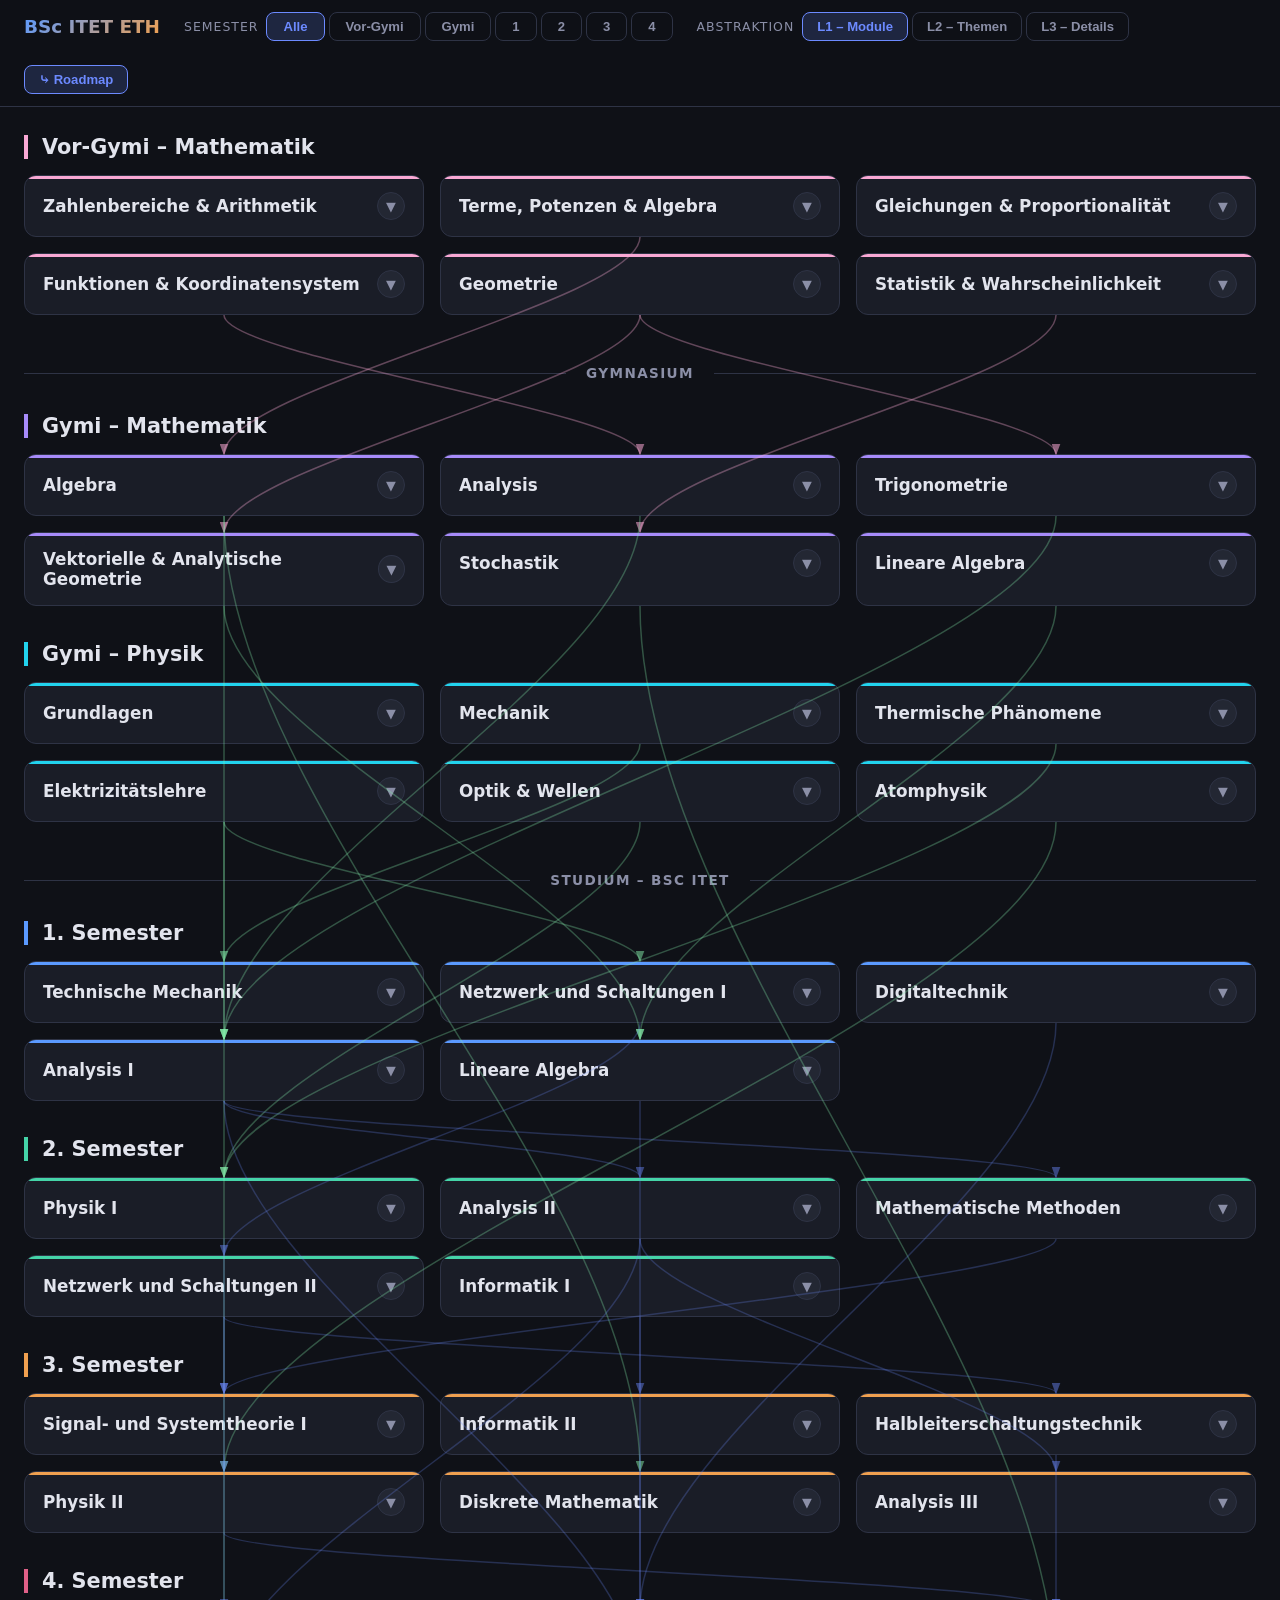
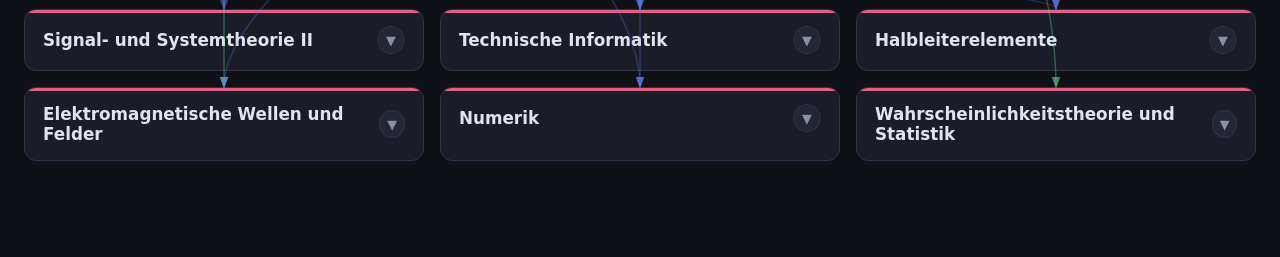
==== commit 29df52b8: "Add roadmap dependency arrows overlay Introduce an SVG overlay to render dependency arrows between m" ====
--- a/abstraktionslevel.html
+++ b/abstraktionslevel.html
@@ -181,6 +181,7 @@
             max-width: 1400px;
             margin: 0 auto;
             padding: 28px 24px 60px;
+            position: relative;
         }
 
         /* Semester Section */
@@ -515,6 +516,39 @@
                 grid-column: 1;
             }
         }
+
+        /* ── ARROW OVERLAY ── */
+        #arrow-svg {
+            position: absolute;
+            top: 0;
+            left: 0;
+            pointer-events: none;
+            z-index: 10;
+            overflow: visible;
+        }
+
+        .arrow-toggle {
+            padding: 6px 14px;
+            border-radius: 8px;
+            border: 1px solid var(--border);
+            background: transparent;
+            color: var(--text-dim);
+            cursor: pointer;
+            font-size: .82rem;
+            font-weight: 600;
+            transition: var(--transition);
+        }
+
+        .arrow-toggle:hover {
+            background: var(--surface2);
+            color: var(--text);
+        }
+
+        .arrow-toggle.active {
+            border-color: var(--accent);
+            color: var(--accent);
+            background: var(--accent-glow);
+        }
     </style>
 </head>
 
@@ -544,6 +578,11 @@
                 <button class="level-btn" data-level="3" title="Alles aufgeklappt">L3 – Details</button>
             </div>
         </div>
+
+        <div class="nav-group">
+            <button class="arrow-toggle active" id="arrowToggle" title="Abhängigkeitspfeile anzeigen/verbergen">⤷
+                Roadmap</button>
+        </div>
     </nav>
 
     <div class="container" id="content"></div>
@@ -1332,6 +1371,7 @@
         let currentSem = 'all';
         let currentLevel = 1;
         let zoomedModule = null;
+        let showArrows = true;
 
         // ═══════════════════════════════
         // RENDER
@@ -1382,8 +1422,11 @@
 
         function renderModule(mod, semNum) {
             const levelOpenClass = currentLevel >= 2 ? ' level-open' : '';
+            const modId = String(semNum) + '--' + mod.name.toLowerCase()
+                .replace(/[äöüÄÖÜ]/g, c => ({ 'ä': 'ae', 'ö': 'oe', 'ü': 'ue', 'Ä': 'ae', 'Ö': 'oe', 'Ü': 'ue' }[c] || c))
+                .replace(/[^a-z0-9]+/g, '-').replace(/^-|-$/g, '');
             return `
-    <div class="module-card${levelOpenClass}" onclick="toggleModule(event, this)">
+    <div class="module-card${levelOpenClass}" data-mod-id="${modId}" onclick="toggleModule(event, this)">
       <div class="module-header">
         <span class="module-name">${mod.name}</span>
         <span class="module-toggle">▼</span>
@@ -1449,6 +1492,111 @@
             }).join('');
 
             container.innerHTML = vorGymiHtml + divider1Html + gymiHtml + divider2Html + studiumHtml;
+            requestAnimationFrame(drawArrows);
+        }
+
+        // ═══════════════════════════════
+        // ROADMAP – DEPENDENCY ARROWS
+        // ═══════════════════════════════
+        const dependencies = [
+            // Vor-Gymi → Gymi
+            ['vg-math--terme-potenzen-algebra', 'gy-math--algebra'],
+            ['vg-math--funktionen-koordinatensystem', 'gy-math--analysis'],
+            ['vg-math--geometrie', 'gy-math--trigonometrie'],
+            ['vg-math--geometrie', 'gy-math--vektorielle-analytische-geometrie'],
+            ['vg-math--statistik-wahrscheinlichkeit', 'gy-math--stochastik'],
+            // Gymi Mathematik → Studium
+            ['gy-math--analysis', '1--analysis-i'],
+            ['gy-math--algebra', '1--analysis-i'],
+            ['gy-math--trigonometrie', '1--analysis-i'],
+            ['gy-math--lineare-algebra', '1--lineare-algebra'],
+            ['gy-math--vektorielle-analytische-geometrie', '1--lineare-algebra'],
+            ['gy-math--stochastik', '4--wahrscheinlichkeitstheorie-und-statistik'],
+            ['gy-math--algebra', '3--diskrete-mathematik'],
+            // Gymi Physik → Studium
+            ['gy-phys--mechanik', '1--technische-mechanik'],
+            ['gy-phys--elektrizitaetslehre', '1--netzwerk-und-schaltungen-i'],
+            ['gy-phys--optik-wellen', '2--physik-i'],
+            ['gy-phys--thermische-phaenomene', '2--physik-i'],
+            ['gy-phys--atomphysik', '3--physik-ii'],
+            ['gy-phys--elektrizitaetslehre', '4--elektromagnetische-wellen-und-felder'],
+            // Studium – Semester-übergreifend
+            ['1--analysis-i', '2--analysis-ii'],
+            ['2--analysis-ii', '3--analysis-iii'],
+            ['1--analysis-i', '2--mathematische-methoden'],
+            ['1--netzwerk-und-schaltungen-i', '2--netzwerk-und-schaltungen-ii'],
+            ['2--informatik-i', '3--informatik-ii'],
+            ['3--informatik-ii', '4--technische-informatik'],
+            ['1--digitaltechnik', '4--technische-informatik'],
+            ['2--physik-i', '3--physik-ii'],
+            ['3--signal-und-systemtheorie-i', '4--signal-und-systemtheorie-ii'],
+            ['2--mathematische-methoden', '3--signal-und-systemtheorie-i'],
+            ['2--netzwerk-und-schaltungen-ii', '3--signal-und-systemtheorie-i'],
+            ['2--netzwerk-und-schaltungen-ii', '3--halbleiterschaltungstechnik'],
+            ['3--physik-ii', '4--halbleiterelemente'],
+            ['3--halbleiterschaltungstechnik', '4--halbleiterelemente'],
+            ['2--analysis-ii', '4--elektromagnetische-wellen-und-felder'],
+            ['1--lineare-algebra', '4--numerik'],
+            ['1--analysis-i', '4--numerik'],
+        ];
+
+        function drawArrows() {
+            const container = document.getElementById('content');
+            if (!container) return;
+
+            let svg = document.getElementById('arrow-svg');
+            if (!svg) {
+                svg = document.createElementNS('http://www.w3.org/2000/svg', 'svg');
+                svg.id = 'arrow-svg';
+                container.appendChild(svg);
+            }
+
+            if (!showArrows) { svg.innerHTML = ''; return; }
+
+            const w = container.scrollWidth;
+            const h = container.scrollHeight;
+            svg.setAttribute('width', w);
+            svg.setAttribute('height', h);
+            svg.setAttribute('viewBox', '0 0 ' + w + ' ' + h);
+
+            const cR = container.getBoundingClientRect();
+            let paths = '';
+
+            dependencies.forEach(([fromId, toId]) => {
+                const fromEl = container.querySelector('[data-mod-id="' + fromId + '"]');
+                const toEl = container.querySelector('[data-mod-id="' + toId + '"]');
+                if (!fromEl || !toEl) return;
+                if (fromEl.closest('.semester-section.hidden') || toEl.closest('.semester-section.hidden')) return;
+                if (fromEl.offsetParent === null || toEl.offsetParent === null) return;
+
+                const fR = fromEl.getBoundingClientRect();
+                const tR = toEl.getBoundingClientRect();
+                const x1 = fR.left + fR.width / 2 - cR.left;
+                const y1 = fR.bottom - cR.top;
+                const x2 = tR.left + tR.width / 2 - cR.left;
+                const y2 = tR.top - cR.top;
+
+                let stroke, marker;
+                if (fromId.startsWith('vg-')) { stroke = 'rgba(249,168,212,0.35)'; marker = 'url(#arr-vg)'; }
+                else if (fromId.startsWith('gy-')) { stroke = 'rgba(134,239,172,0.3)'; marker = 'url(#arr-gy)'; }
+                else { stroke = 'rgba(108,138,255,0.25)'; marker = 'url(#arr-st)'; }
+
+                const cpY = Math.max(Math.abs(y2 - y1) * 0.3, 30);
+                const d = 'M' + x1 + ',' + y1 + ' C' + x1 + ',' + (y1 + cpY) + ' ' + x2 + ',' + (y2 - cpY) + ' ' + x2 + ',' + y2;
+                paths += '<path d="' + d + '" fill="none" stroke="' + stroke + '" stroke-width="1.5" marker-end="' + marker + '"/>';
+            });
+
+            svg.innerHTML = '<defs>'
+                + '<marker id="arr-vg" markerWidth="8" markerHeight="6" refX="7" refY="3" orient="auto"><polygon points="0 0, 8 3, 0 6" fill="rgba(249,168,212,0.55)"/></marker>'
+                + '<marker id="arr-gy" markerWidth="8" markerHeight="6" refX="7" refY="3" orient="auto"><polygon points="0 0, 8 3, 0 6" fill="rgba(134,239,172,0.5)"/></marker>'
+                + '<marker id="arr-st" markerWidth="8" markerHeight="6" refX="7" refY="3" orient="auto"><polygon points="0 0, 8 3, 0 6" fill="rgba(108,138,255,0.45)"/></marker>'
+                + '</defs>' + paths;
+        }
+
+        function scheduleArrowRedraw() {
+            requestAnimationFrame(drawArrows);
+            setTimeout(drawArrows, 200);
+            setTimeout(drawArrows, 400);
         }
 
         // ═══════════════════════════════
@@ -1457,11 +1605,13 @@
         function toggleModule(e, el) {
             if (e.target.closest('.level2-item')) return; // don't toggle when clicking inner
             el.classList.toggle('expanded');
+            scheduleArrowRedraw();
         }
 
         function toggleLevel2(e, el) {
             e.stopPropagation();
             el.classList.toggle('open');
+            scheduleArrowRedraw();
         }
 
         function zoomOut() {
@@ -1490,6 +1640,16 @@
             });
         });
 
+        // Arrow toggle
+        document.getElementById('arrowToggle').addEventListener('click', function () {
+            showArrows = !showArrows;
+            this.classList.toggle('active', showArrows);
+            drawArrows();
+        });
+
+        // Redraw arrows on resize
+        window.addEventListener('resize', () => requestAnimationFrame(drawArrows));
+
         // Initial render
         render();
 
